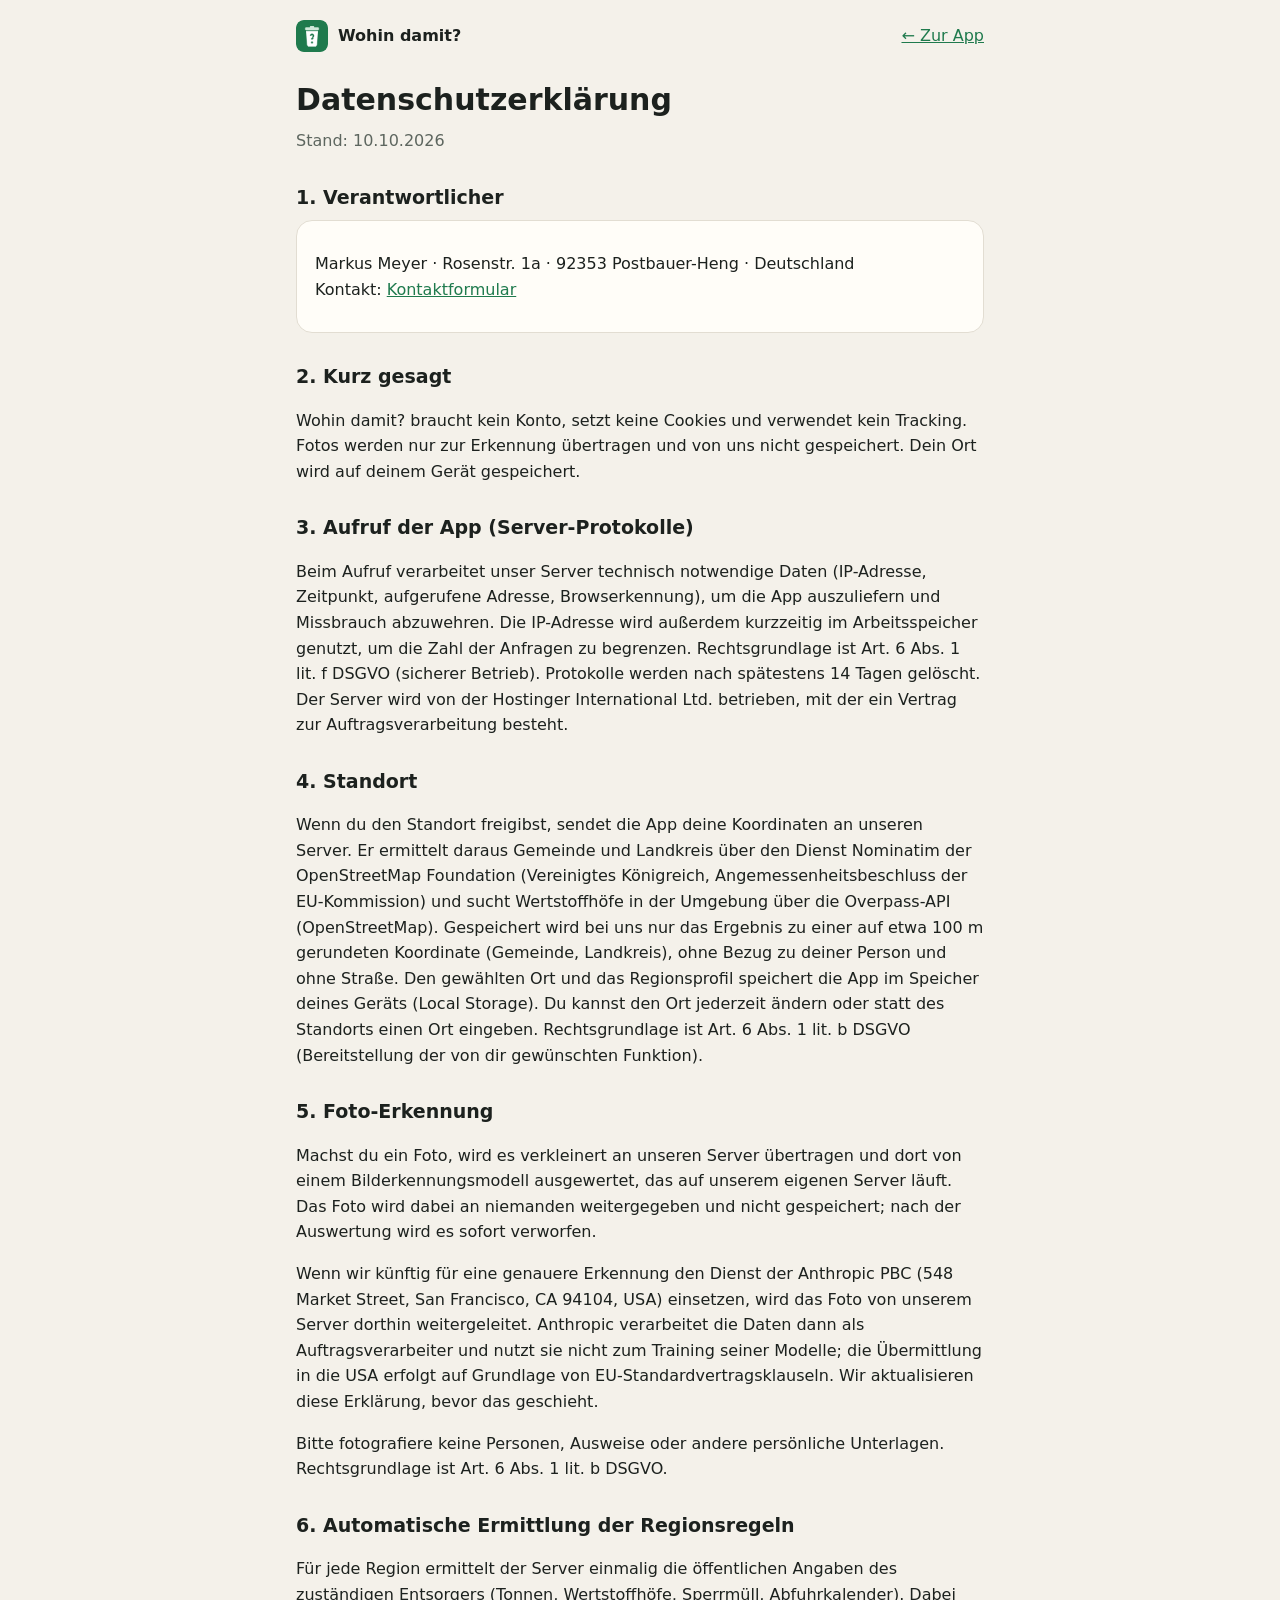
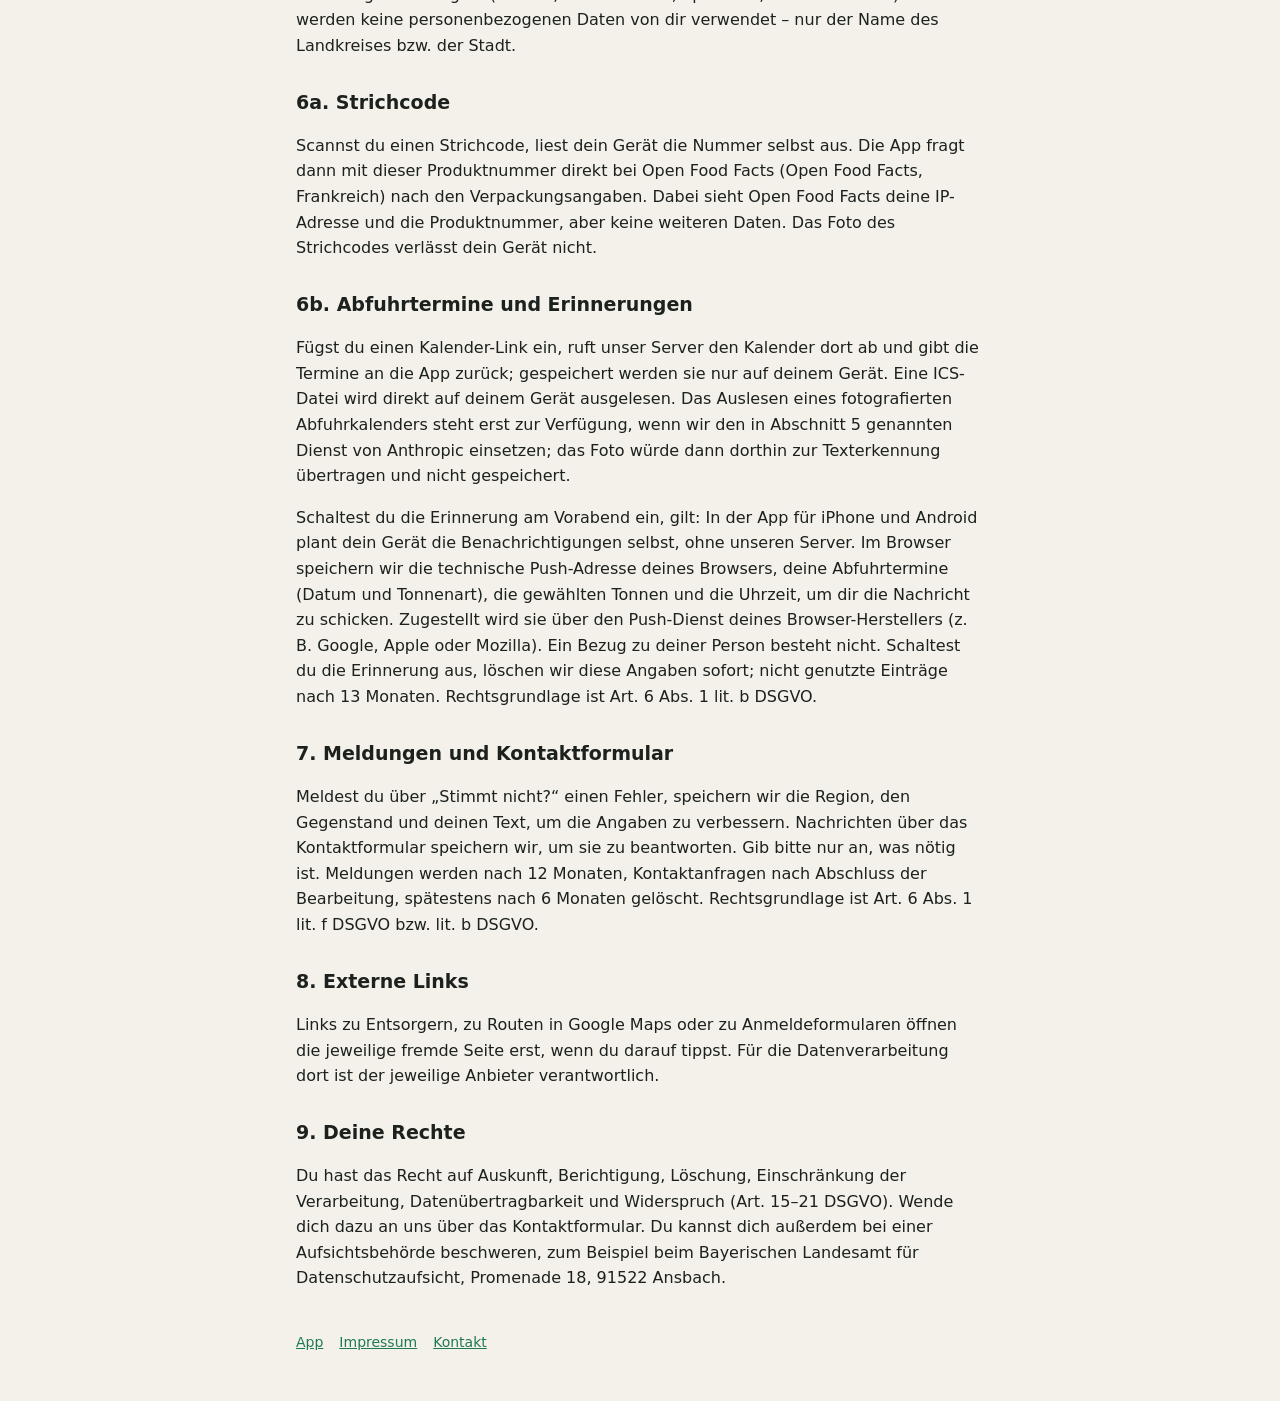
==== datenschutz.html @ 589b150c "Testversion f8f2090" ====
<!doctype html>
<html lang="de">
<head>
<meta charset="utf-8">
<meta name="robots" content="noindex, nofollow">
<meta name="viewport" content="width=device-width, initial-scale=1, viewport-fit=cover">
<title>Datenschutz – Wohin damit?</title>
<link rel="stylesheet" href="rechtstexte.css?v=f8f2090">
<link rel="icon" href="icons/icon.svg" type="image/svg+xml">
</head>
<body>
<div class="huelle">
<header><img src="icons/icon-192.png" alt=""><b>Wohin damit?</b><a href="./">← Zur App</a></header>

<h1>Datenschutzerklärung</h1>
<p class="stand">Stand: 10.10.2026</p>

<h2>1. Verantwortlicher</h2>
<div class="kasten"><p>Markus Meyer · Rosenstr. 1a · 92353 Postbauer-Heng · Deutschland<br>
Kontakt: <a href="kontakt.html">Kontaktformular</a></p></div>

<h2>2. Kurz gesagt</h2>
<p>Wohin damit? braucht kein Konto, setzt keine Cookies und verwendet kein Tracking. Fotos werden nur zur Erkennung übertragen und von uns nicht gespeichert. Dein Ort wird auf deinem Gerät gespeichert.</p>

<h2>3. Aufruf der App (Server-Protokolle)</h2>
<p>Beim Aufruf verarbeitet unser Server technisch notwendige Daten (IP-Adresse, Zeitpunkt, aufgerufene Adresse, Browserkennung), um die App auszuliefern und Missbrauch abzuwehren. Die IP-Adresse wird außerdem kurzzeitig im Arbeitsspeicher genutzt, um die Zahl der Anfragen zu begrenzen. Rechtsgrundlage ist Art. 6 Abs. 1 lit. f DSGVO (sicherer Betrieb). Protokolle werden nach spätestens 14 Tagen gelöscht. Der Server wird von der Hostinger International Ltd. betrieben, mit der ein Vertrag zur Auftragsverarbeitung besteht.</p>

<h2>4. Standort</h2>
<p>Wenn du den Standort freigibst, sendet die App deine Koordinaten an unseren Server. Er ermittelt daraus Gemeinde und Landkreis über den Dienst Nominatim der OpenStreetMap Foundation (Vereinigtes Königreich, Angemessenheitsbeschluss der EU-Kommission) und sucht Wertstoffhöfe in der Umgebung über die Overpass-API (OpenStreetMap). Gespeichert wird bei uns nur das Ergebnis zu einer auf etwa 100 m gerundeten Koordinate (Gemeinde, Landkreis), ohne Bezug zu deiner Person und ohne Straße. Den gewählten Ort und das Regionsprofil speichert die App im Speicher deines Geräts (Local Storage). Du kannst den Ort jederzeit ändern oder statt des Standorts einen Ort eingeben. Rechtsgrundlage ist Art. 6 Abs. 1 lit. b DSGVO (Bereitstellung der von dir gewünschten Funktion).</p>

<h2>5. Foto-Erkennung</h2>
<p>Machst du ein Foto, wird es verkleinert an unseren Server übertragen und dort von einem Bilderkennungsmodell ausgewertet, das auf unserem eigenen Server läuft. Das Foto wird dabei an niemanden weitergegeben und nicht gespeichert; nach der Auswertung wird es sofort verworfen.</p>
<p>Wenn wir künftig für eine genauere Erkennung den Dienst der Anthropic PBC (548 Market Street, San Francisco, CA 94104, USA) einsetzen, wird das Foto von unserem Server dorthin weitergeleitet. Anthropic verarbeitet die Daten dann als Auftragsverarbeiter und nutzt sie nicht zum Training seiner Modelle; die Übermittlung in die USA erfolgt auf Grundlage von EU-Standardvertragsklauseln. Wir aktualisieren diese Erklärung, bevor das geschieht.</p>
<p>Bitte fotografiere keine Personen, Ausweise oder andere persönliche Unterlagen. Rechtsgrundlage ist Art. 6 Abs. 1 lit. b DSGVO.</p>

<h2>6. Automatische Ermittlung der Regionsregeln</h2>
<p>Für jede Region ermittelt der Server einmalig die öffentlichen Angaben des zuständigen Entsorgers (Tonnen, Wertstoffhöfe, Sperrmüll, Abfuhrkalender). Dabei werden keine personenbezogenen Daten von dir verwendet – nur der Name des Landkreises bzw. der Stadt.</p>

<h2>6a. Strichcode</h2>
<p>Scannst du einen Strichcode, liest dein Gerät die Nummer selbst aus. Die App fragt dann mit dieser Produktnummer direkt bei Open Food Facts (Open Food Facts, Frankreich) nach den Verpackungsangaben. Dabei sieht Open Food Facts deine IP-Adresse und die Produktnummer, aber keine weiteren Daten. Das Foto des Strichcodes verlässt dein Gerät nicht.</p>

<h2>6b. Abfuhrtermine und Erinnerungen</h2>
<p>Fügst du einen Kalender-Link ein, ruft unser Server den Kalender dort ab und gibt die Termine an die App zurück; gespeichert werden sie nur auf deinem Gerät. Eine ICS-Datei wird direkt auf deinem Gerät ausgelesen. Das Auslesen eines fotografierten Abfuhrkalenders steht erst zur Verfügung, wenn wir den in Abschnitt 5 genannten Dienst von Anthropic einsetzen; das Foto würde dann dorthin zur Texterkennung übertragen und nicht gespeichert.</p>
<p>Schaltest du die Erinnerung am Vorabend ein, gilt: In der App für iPhone und Android plant dein Gerät die Benachrichtigungen selbst, ohne unseren Server. Im Browser speichern wir die technische Push-Adresse deines Browsers, deine Abfuhrtermine (Datum und Tonnenart), die gewählten Tonnen und die Uhrzeit, um dir die Nachricht zu schicken. Zugestellt wird sie über den Push-Dienst deines Browser-Herstellers (z. B. Google, Apple oder Mozilla). Ein Bezug zu deiner Person besteht nicht. Schaltest du die Erinnerung aus, löschen wir diese Angaben sofort; nicht genutzte Einträge nach 13 Monaten. Rechtsgrundlage ist Art. 6 Abs. 1 lit. b DSGVO.</p>

<h2>7. Meldungen und Kontaktformular</h2>
<p>Meldest du über „Stimmt nicht?“ einen Fehler, speichern wir die Region, den Gegenstand und deinen Text, um die Angaben zu verbessern. Nachrichten über das Kontaktformular speichern wir, um sie zu beantworten. Gib bitte nur an, was nötig ist. Meldungen werden nach 12 Monaten, Kontaktanfragen nach Abschluss der Bearbeitung, spätestens nach 6 Monaten gelöscht. Rechtsgrundlage ist Art. 6 Abs. 1 lit. f DSGVO bzw. lit. b DSGVO.</p>

<h2>8. Externe Links</h2>
<p>Links zu Entsorgern, zu Routen in Google Maps oder zu Anmeldeformularen öffnen die jeweilige fremde Seite erst, wenn du darauf tippst. Für die Datenverarbeitung dort ist der jeweilige Anbieter verantwortlich.</p>

<h2>9. Deine Rechte</h2>
<p>Du hast das Recht auf Auskunft, Berichtigung, Löschung, Einschränkung der Verarbeitung, Datenübertragbarkeit und Widerspruch (Art. 15–21 DSGVO). Wende dich dazu an uns über das Kontaktformular. Du kannst dich außerdem bei einer Aufsichtsbehörde beschweren, zum Beispiel beim Bayerischen Landesamt für Datenschutzaufsicht, Promenade 18, 91522 Ansbach.</p>

<footer><a href="./">App</a><a href="impressum.html">Impressum</a><a href="kontakt.html">Kontakt</a></footer>
</div>
</body>
</html>
---- rechtstexte.css ----
:root { --bg: #f4f1ea; --flaeche: #fffdf8; --tinte: #1c211e; --leise: #5d665f; --linie: #e2ddd2; --akzent: #1f7a4d; color-scheme: light; }
@media (prefers-color-scheme: dark) {
  :root:not([data-theme="light"]) { --bg: #111513; --flaeche: #1a1f1c; --tinte: #ecefe9; --leise: #a3ada5; --linie: #2c332f; --akzent: #4cc38a; color-scheme: dark; }
}
* { box-sizing: border-box; }
body { margin: 0; background: var(--bg); color: var(--tinte); font: 16px/1.6 ui-rounded, "Segoe UI", system-ui, -apple-system, Roboto, sans-serif; }
.huelle { max-width: 720px; margin: 0 auto; padding: calc(env(safe-area-inset-top) + 20px) 16px 48px; }
header { display: flex; align-items: center; gap: 10px; margin-bottom: 24px; }
header img { width: 32px; height: 32px; border-radius: 8px; }
header a { margin-left: auto; color: var(--akzent); }
h1 { font-size: 30px; margin: 0 0 4px; }
h2 { font-size: 19px; margin: 28px 0 8px; }
.stand { color: var(--leise); margin: 0 0 20px; }
.kasten { background: var(--flaeche); border: 1px solid var(--linie); border-radius: 16px; padding: 14px 18px; }
a { color: var(--akzent); }
form { display: grid; gap: 10px; }
label { font-weight: 600; font-size: 15px; }
input, textarea { width: 100%; font: inherit; color: inherit; background: var(--flaeche); border: 1px solid var(--linie); border-radius: 12px; padding: 12px; }
textarea { min-height: 140px; resize: vertical; }
button { font: inherit; font-weight: 650; border: 0; border-radius: 12px; padding: 12px 18px; background: var(--akzent); color: #fff; cursor: pointer; min-height: 48px; }
.falle { position: absolute; left: -9999px; }
.meldung { padding: 12px 14px; border-radius: 12px; background: var(--flaeche); border: 1px solid var(--linie); }
footer { margin-top: 40px; display: flex; gap: 16px; flex-wrap: wrap; color: var(--leise); font-size: 14px; }
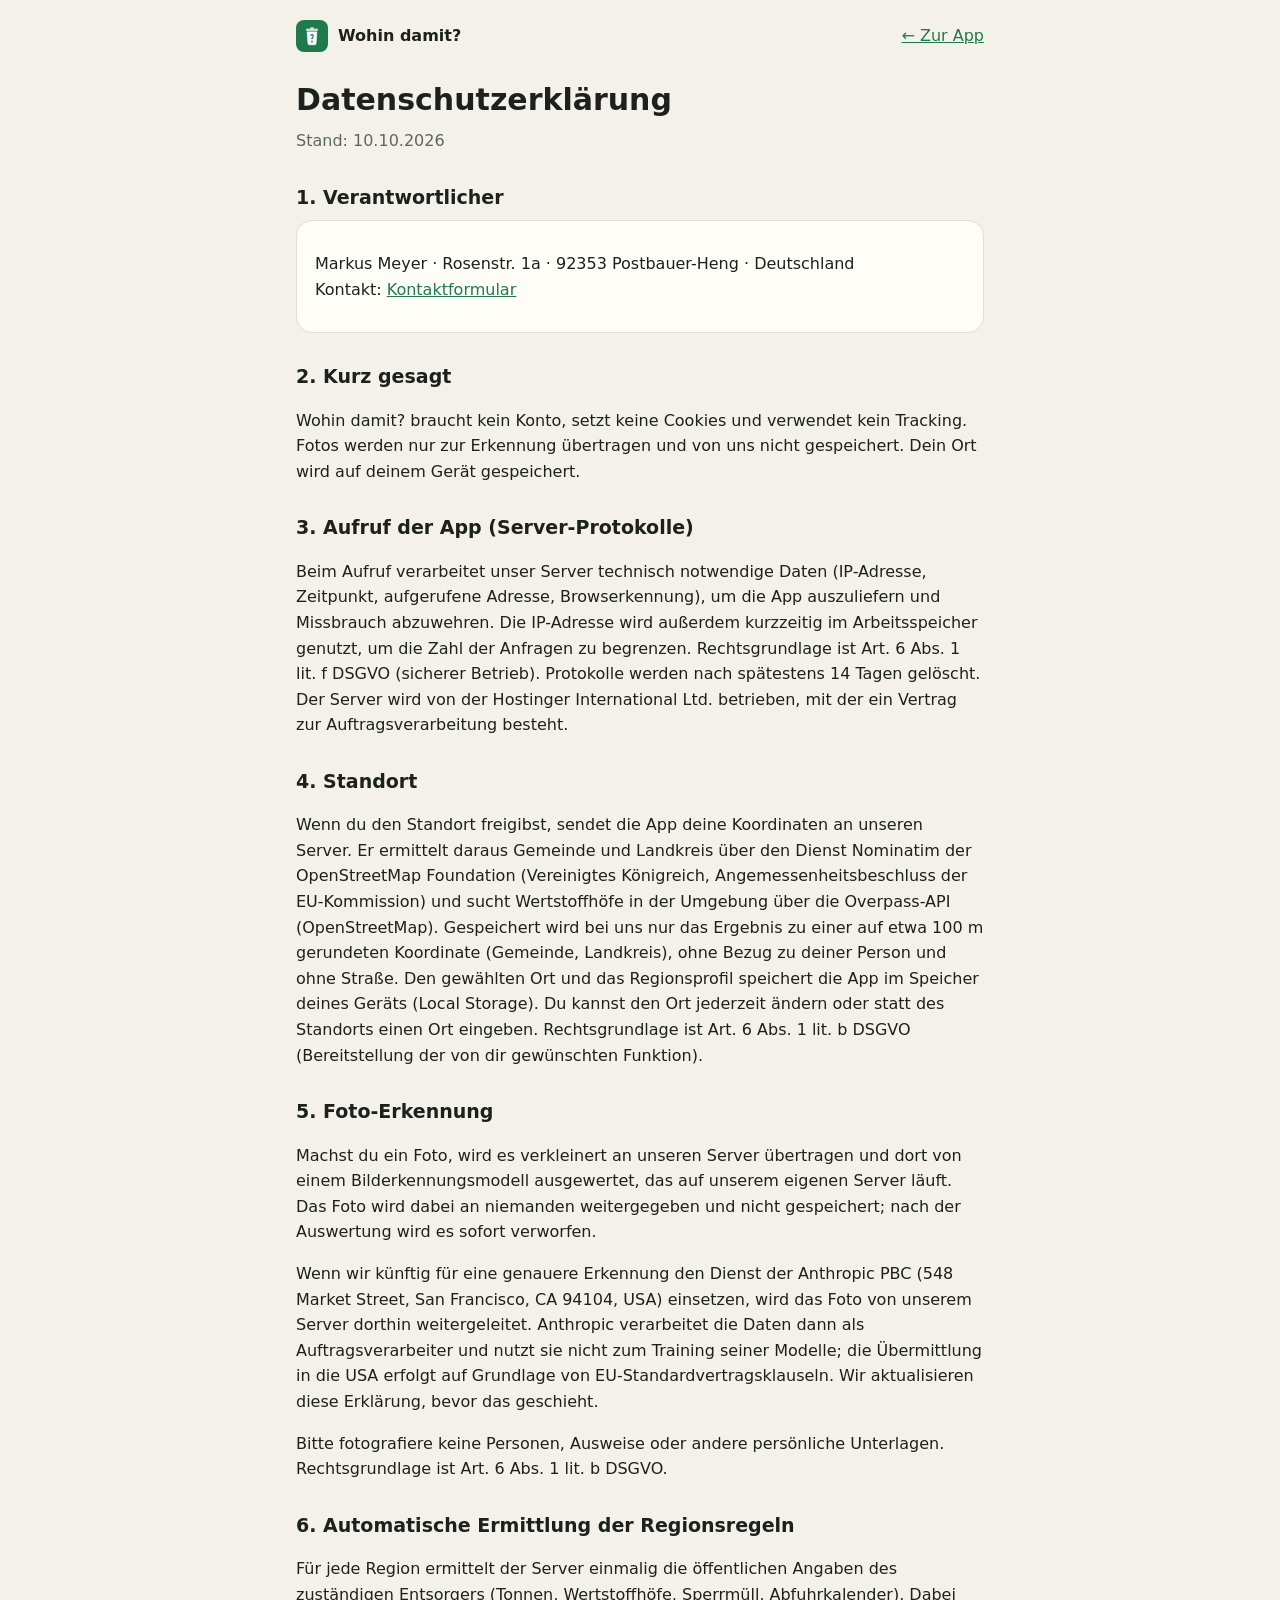
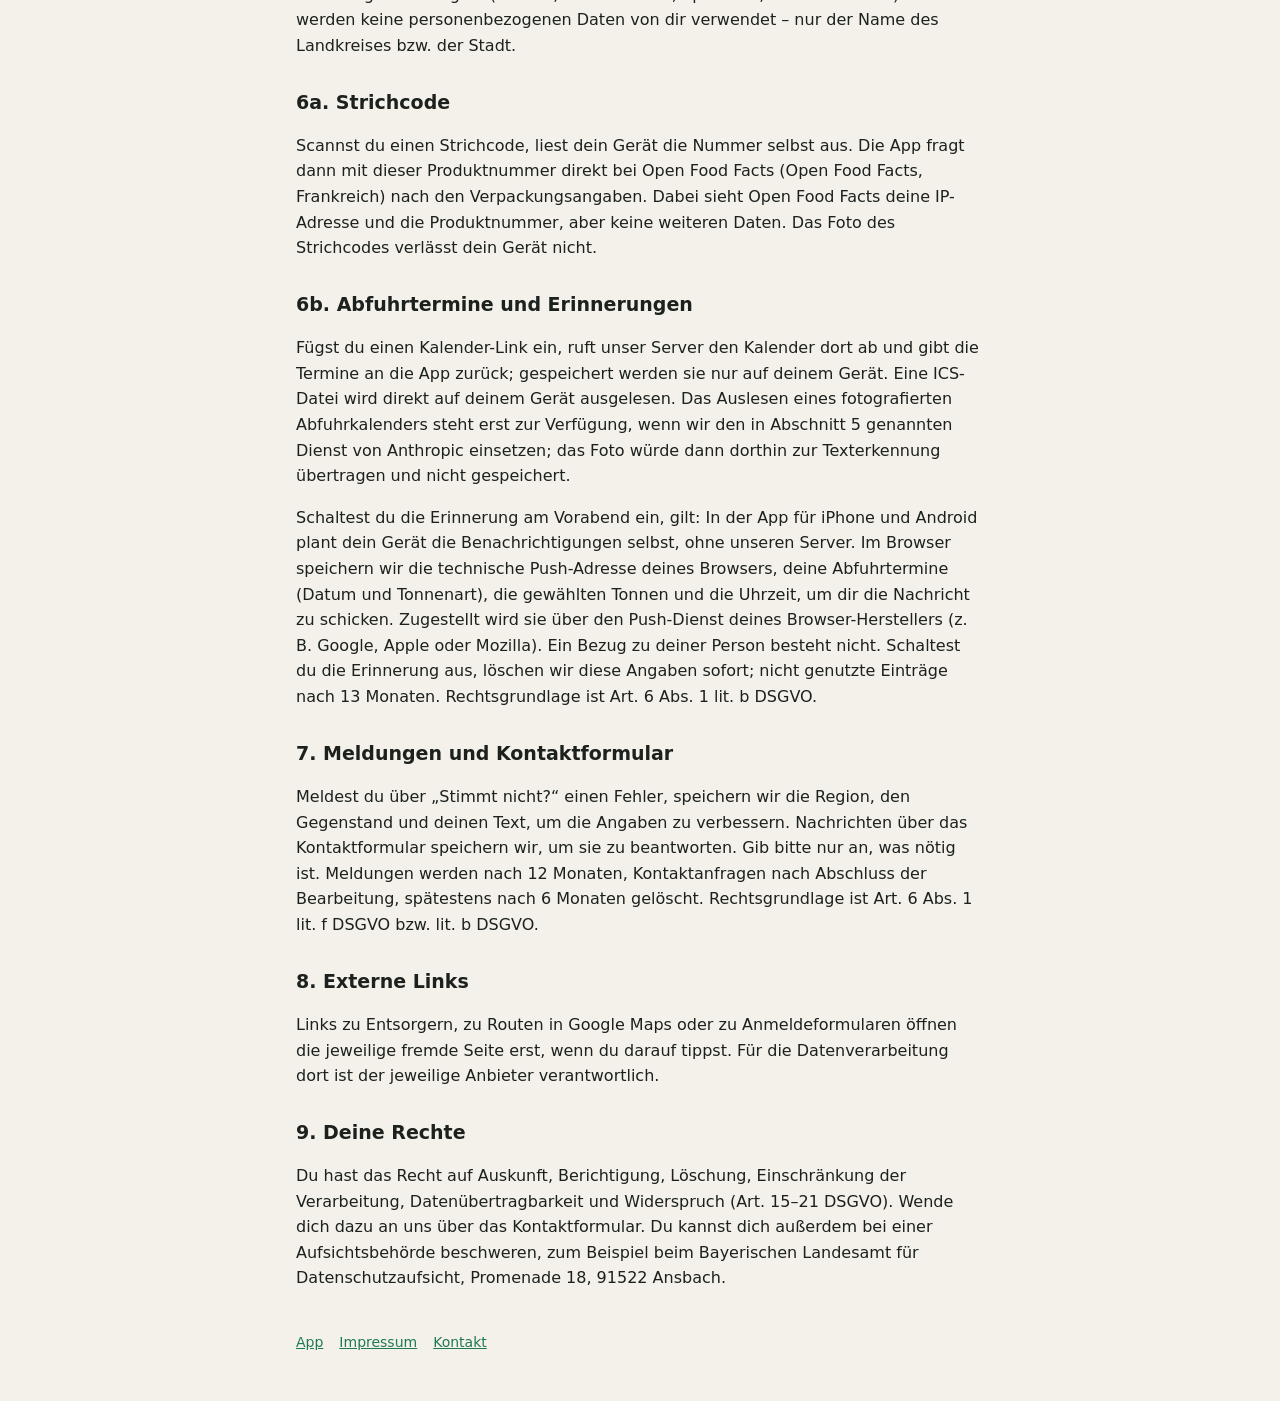
==== commit abda3aae: "Testversion 3711a7f" ====
--- a/datenschutz.html
+++ b/datenschutz.html
@@ -5,8 +5,9 @@
 <meta name="robots" content="noindex, nofollow">
 <meta name="viewport" content="width=device-width, initial-scale=1, viewport-fit=cover">
 <title>Datenschutz – Wohin damit?</title>
-<link rel="stylesheet" href="rechtstexte.css?v=f8f2090">
-<link rel="icon" href="icons/icon.svg" type="image/svg+xml">
+<link rel="stylesheet" href="rechtstexte.css?v=3711a7f">
+<link rel="apple-touch-icon" sizes="180x180" href="apple-touch-icon.png?v=4">
+<link rel="icon" type="image/png" sizes="512x512" href="icons/app-icon-512.png?v=4">
 </head>
 <body>
 <div class="huelle">
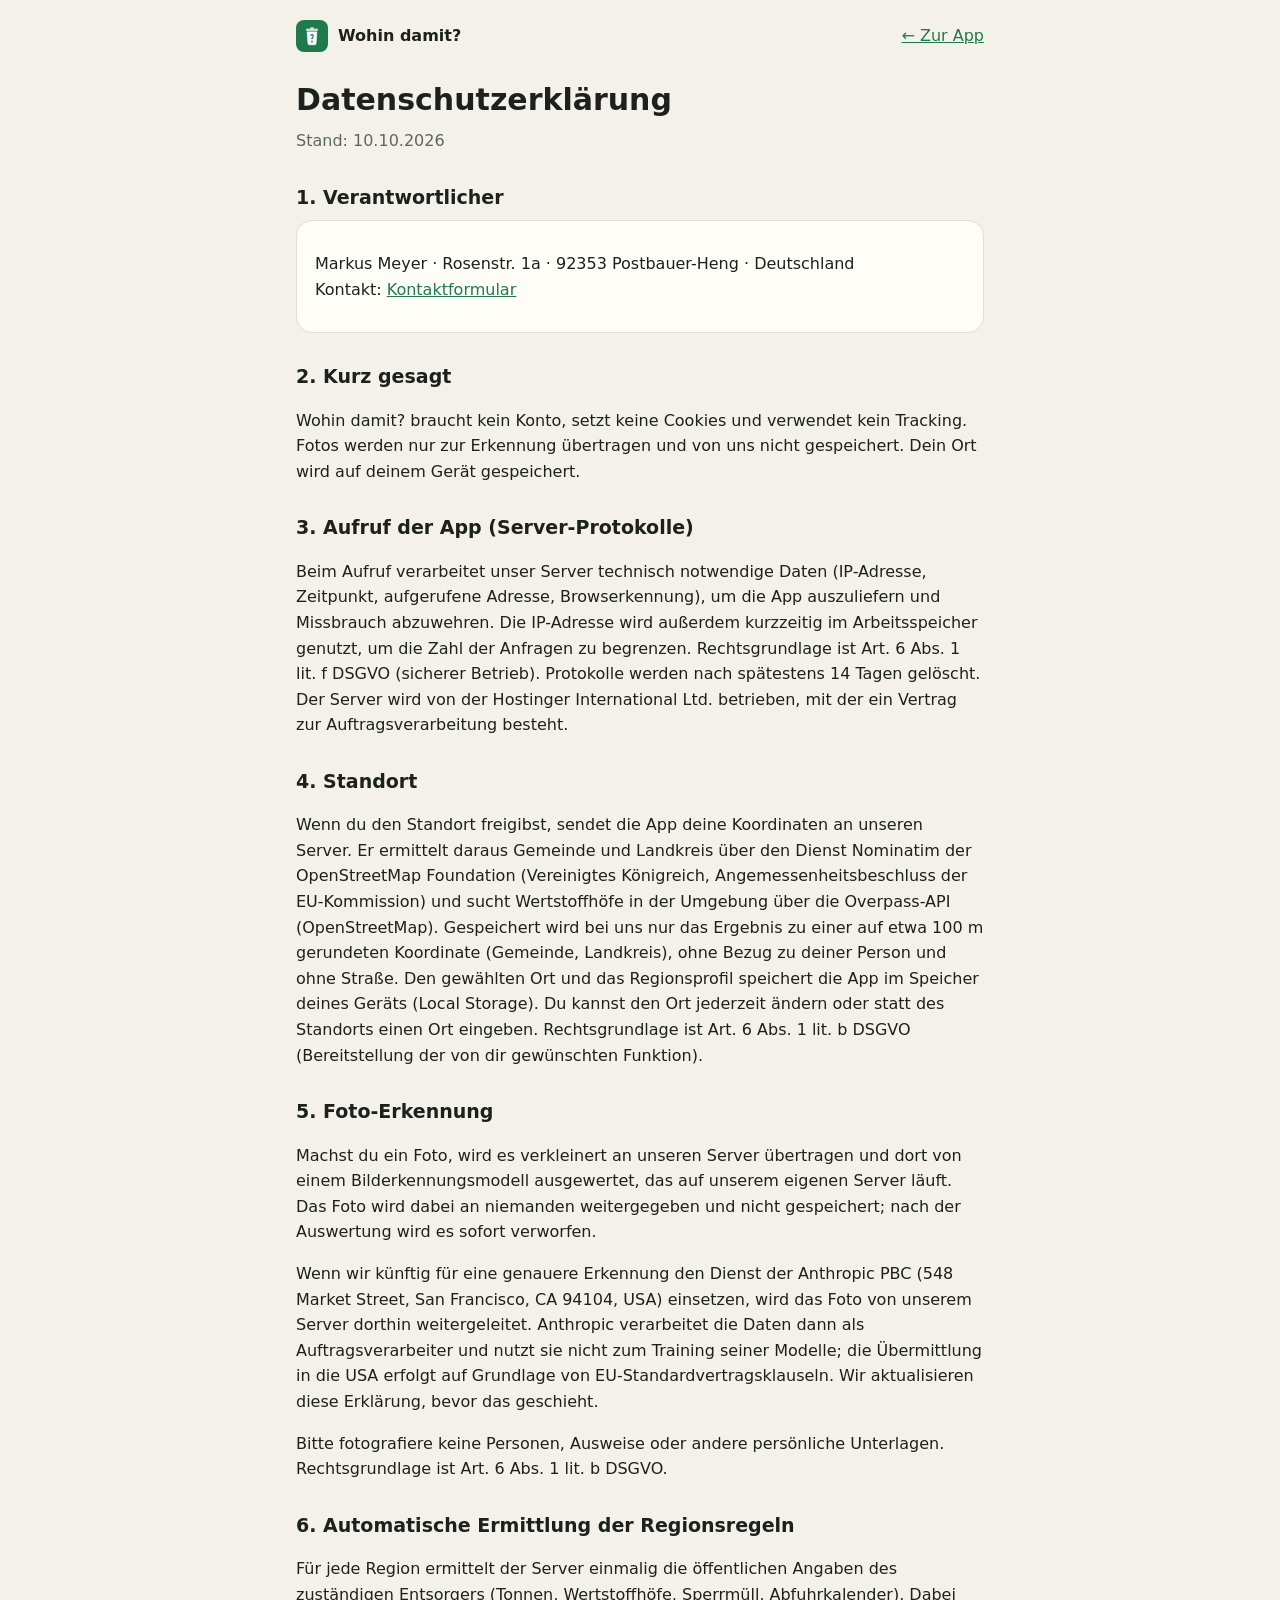
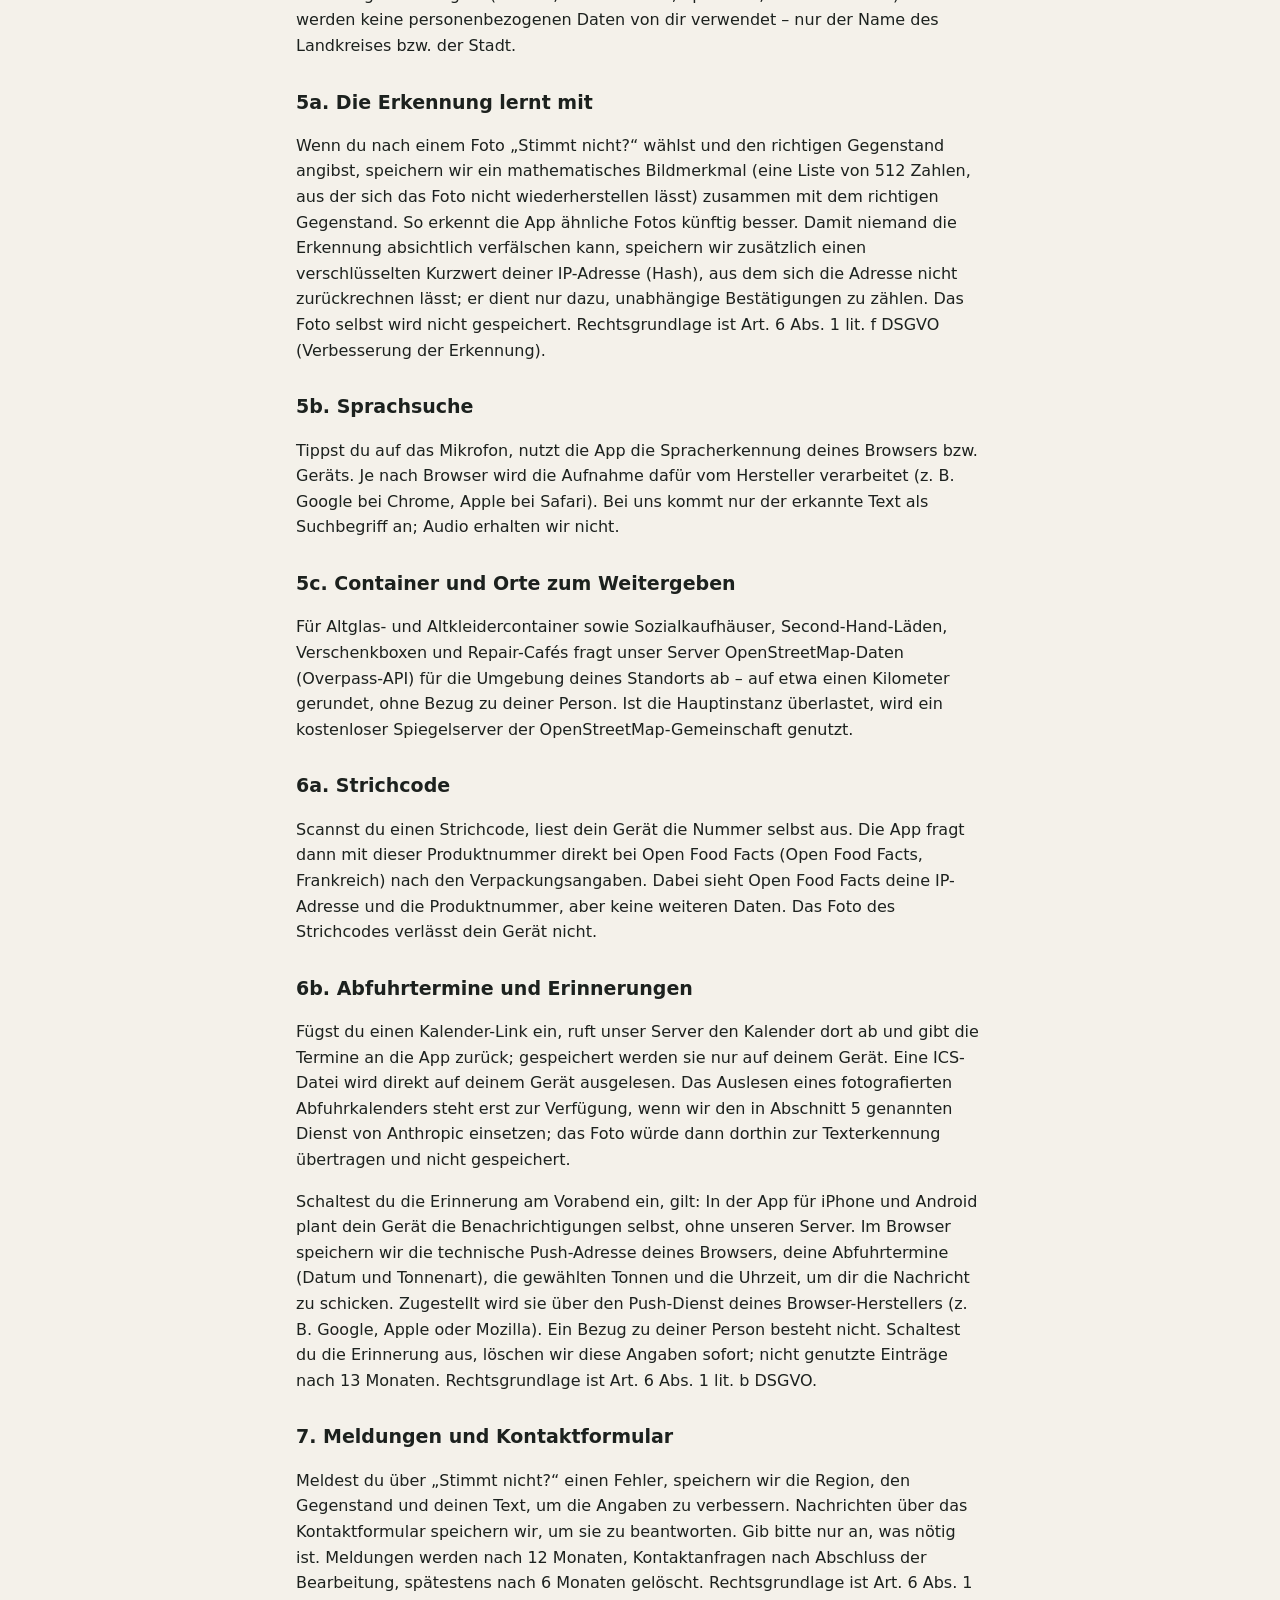
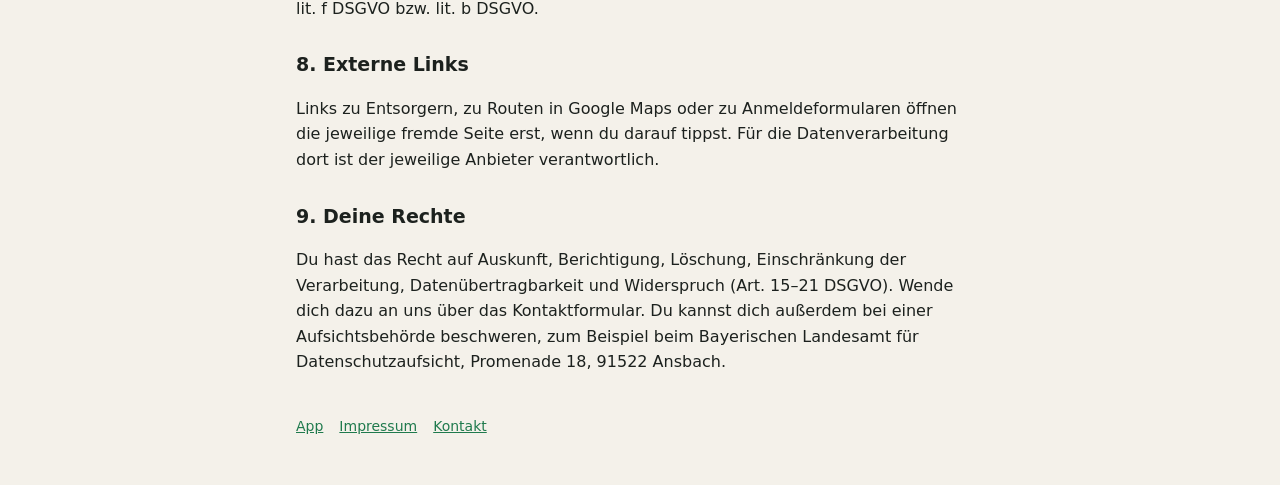
==== commit a32046ce: "Testversion 7159bb0" ====
--- a/datenschutz.html
+++ b/datenschutz.html
@@ -5,7 +5,7 @@
 <meta name="robots" content="noindex, nofollow">
 <meta name="viewport" content="width=device-width, initial-scale=1, viewport-fit=cover">
 <title>Datenschutz – Wohin damit?</title>
-<link rel="stylesheet" href="rechtstexte.css?v=3711a7f">
+<link rel="stylesheet" href="rechtstexte.css?v=7159bb0">
 <link rel="apple-touch-icon" sizes="180x180" href="apple-touch-icon.png?v=4">
 <link rel="icon" type="image/png" sizes="512x512" href="icons/app-icon-512.png?v=4">
 </head>
@@ -37,6 +37,15 @@
 <h2>6. Automatische Ermittlung der Regionsregeln</h2>
 <p>Für jede Region ermittelt der Server einmalig die öffentlichen Angaben des zuständigen Entsorgers (Tonnen, Wertstoffhöfe, Sperrmüll, Abfuhrkalender). Dabei werden keine personenbezogenen Daten von dir verwendet – nur der Name des Landkreises bzw. der Stadt.</p>
 
+<h2>5a. Die Erkennung lernt mit</h2>
+<p>Wenn du nach einem Foto „Stimmt nicht?“ wählst und den richtigen Gegenstand angibst, speichern wir ein mathematisches Bildmerkmal (eine Liste von 512 Zahlen, aus der sich das Foto nicht wiederherstellen lässt) zusammen mit dem richtigen Gegenstand. So erkennt die App ähnliche Fotos künftig besser. Damit niemand die Erkennung absichtlich verfälschen kann, speichern wir zusätzlich einen verschlüsselten Kurzwert deiner IP-Adresse (Hash), aus dem sich die Adresse nicht zurückrechnen lässt; er dient nur dazu, unabhängige Bestätigungen zu zählen. Das Foto selbst wird nicht gespeichert. Rechtsgrundlage ist Art. 6 Abs. 1 lit. f DSGVO (Verbesserung der Erkennung).</p>
+
+<h2>5b. Sprachsuche</h2>
+<p>Tippst du auf das Mikrofon, nutzt die App die Spracherkennung deines Browsers bzw. Geräts. Je nach Browser wird die Aufnahme dafür vom Hersteller verarbeitet (z. B. Google bei Chrome, Apple bei Safari). Bei uns kommt nur der erkannte Text als Suchbegriff an; Audio erhalten wir nicht.</p>
+
+<h2>5c. Container und Orte zum Weitergeben</h2>
+<p>Für Altglas- und Altkleidercontainer sowie Sozialkaufhäuser, Second-Hand-Läden, Verschenkboxen und Repair-Cafés fragt unser Server OpenStreetMap-Daten (Overpass-API) für die Umgebung deines Standorts ab – auf etwa einen Kilometer gerundet, ohne Bezug zu deiner Person. Ist die Hauptinstanz überlastet, wird ein kostenloser Spiegelserver der OpenStreetMap-Gemeinschaft genutzt.</p>
+
 <h2>6a. Strichcode</h2>
 <p>Scannst du einen Strichcode, liest dein Gerät die Nummer selbst aus. Die App fragt dann mit dieser Produktnummer direkt bei Open Food Facts (Open Food Facts, Frankreich) nach den Verpackungsangaben. Dabei sieht Open Food Facts deine IP-Adresse und die Produktnummer, aber keine weiteren Daten. Das Foto des Strichcodes verlässt dein Gerät nicht.</p>
 
